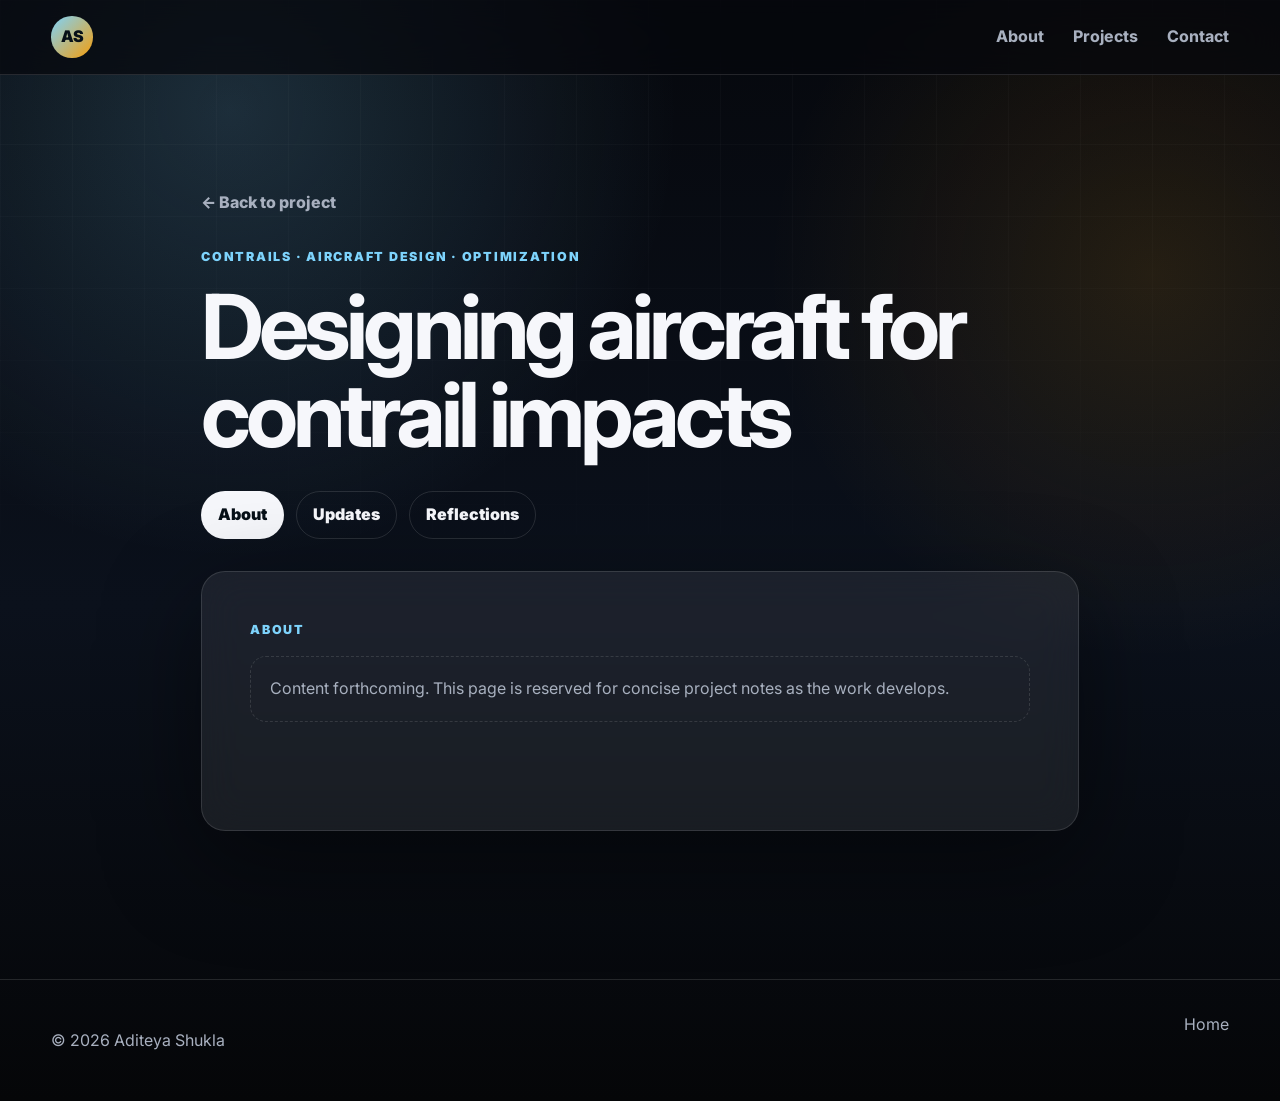
==== projects/designing-aircraft-for-contrail-impacts/about.html @ cd3de79c "website with portfolio made, project not written up" ====
<!doctype html>
<html lang="en">
<head>
  <meta charset="utf-8" />
  <meta name="viewport" content="width=device-width, initial-scale=1" />
  <meta name="description" content="Designing aircraft for contrail impacts — About by Aditeya Shukla." />
  <title>Designing aircraft for contrail impacts · About</title>
  <link rel="preconnect" href="https://fonts.googleapis.com">
  <link rel="preconnect" href="https://fonts.gstatic.com" crossorigin>
  <link href="https://fonts.googleapis.com/css2?family=Inter:wght@400;500;600;700;800;900&display=swap" rel="stylesheet">
  <style>html{background:#06080d}body{background:#06080d}</style>
  <link rel="stylesheet" href="../../styles.css" />
</head>
<body class="project-page">
  <header class="site-header">
    <a class="brand" href="../../index.html" aria-label="Aditeya Shukla home">AS</a>
    <nav class="nav" aria-label="Primary navigation">
      <a href="../../index.html#about">About</a>
      <a href="../../index.html#projects">Projects</a>
      <a href="../../index.html#contact">Contact</a>
    </nav>
  </header>

  <main class="section-pad">
    <a class="breadcrumb" href="../../index.html#projects">← Back to project</a>
    <section class="page-hero reveal">
      <p class="eyebrow">Contrails · aircraft design · optimization</p>
      <h1>Designing aircraft for contrail impacts</h1>
      <div class="page-tabs">
        <a class="active" href="about.html">About</a>
        <a class="" href="updates.html">Updates</a>
        <a class="" href="reflections.html">Reflections</a>
      </div>
    </section>

    <section class="content-card reveal delay-1">
      <p class="section-label">About</p>
      <div class="empty-state">Content forthcoming. This page is reserved for concise project notes as the work develops.</div>
    </section>
  </main>

  <footer class="footer">
    <p>© <span id="year"></span> Aditeya Shukla</p>
    <a href="../../index.html">Home</a>
  </footer>
  <script src="../../script.js" defer></script>
</body>
</html>
---- styles.css ----
:root {
  --bg: #06080d;
  --bg-2: #0b111c;
  --ink: #f6f7fb;
  --muted: #a8b0bf;
  --line: rgba(255, 255, 255, 0.12);
  --card: rgba(255, 255, 255, 0.07);
  --accent: #7dd3fc;
  --accent-2: #f59e0b;
  --shadow: 0 30px 100px rgba(0, 0, 0, 0.45);
}

* { box-sizing: border-box; }
html { scroll-behavior: smooth; background: var(--bg); }
body {
  margin: 0;
  font-family: Inter, system-ui, -apple-system, BlinkMacSystemFont, "Segoe UI", sans-serif;
  color: var(--ink);
  background:
    radial-gradient(circle at 18% 10%, rgba(125, 211, 252, 0.18), transparent 28rem),
    radial-gradient(circle at 90% 25%, rgba(245, 158, 11, 0.12), transparent 24rem),
    linear-gradient(180deg, var(--bg), var(--bg-2) 55%, #050608);
  line-height: 1.6;
  opacity: 1;
  transition: opacity 140ms ease, transform 140ms ease;
}
body.is-leaving { opacity: 0; transform: translateY(4px); }
body::before {
  content: "";
  position: fixed;
  inset: 0;
  pointer-events: none;
  background-image: linear-gradient(rgba(255,255,255,.035) 1px, transparent 1px), linear-gradient(90deg, rgba(255,255,255,.035) 1px, transparent 1px);
  background-size: 72px 72px;
  mask-image: linear-gradient(to bottom, rgba(0,0,0,.8), transparent 75%);
}

a { color: inherit; text-decoration: none; }
img { display: block; max-width: 100%; }
button { font: inherit; cursor: pointer; }
.sr-only { position: absolute; width: 1px; height: 1px; padding: 0; margin: -1px; overflow: hidden; clip: rect(0,0,0,0); white-space: nowrap; border: 0; }

.scroll-progress {
  position: absolute;
  bottom: 0;
  left: 0;
  z-index: 50;
  width: 100%;
  height: 3px;
  background: rgba(255,255,255,.08);
}
.scroll-progress::before {
  content: "";
  position: absolute;
  inset: 0 auto 0 0;
  width: var(--scroll, 0%);
  background: linear-gradient(90deg, var(--accent), var(--accent-2));
  box-shadow: 0 0 24px rgba(125, 211, 252, .45);
}
.scroll-plane {
  position: absolute;
  top: 50%;
  left: var(--scroll, 0%);
  transform: translate(-50%, -50%) rotate(0deg);
  display: grid;
  place-items: center;
  width: 1.65rem;
  height: 1.65rem;
  border-radius: 50%;
  background: #071018;
  border: 1px solid rgba(255,255,255,.22);
  color: var(--ink);
  font-size: .95rem;
  line-height: 1;
  box-shadow: 0 0 28px rgba(125, 211, 252, .42);
}

.site-header {
  position: sticky;
  top: 0;
  z-index: 10;
  display: flex;
  align-items: center;
  justify-content: space-between;
  padding: 1rem clamp(1rem, 4vw, 4rem);
  backdrop-filter: blur(18px);
  background: rgba(6, 8, 13, 0.72);
  border-bottom: 1px solid var(--line);
}
.brand {
  display: grid;
  place-items: center;
  width: 2.6rem;
  height: 2.6rem;
  border-radius: 50%;
  background: linear-gradient(135deg, var(--accent), var(--accent-2));
  color: #071018;
  font-weight: 900;
  letter-spacing: -0.06em;
}
.nav { display: flex; gap: clamp(.8rem, 2.4vw, 1.8rem); color: var(--muted); font-weight: 750; }
.nav a { transition: color 180ms ease; }
.nav a:hover, .nav a.active { color: var(--ink); }

.section-pad { padding: clamp(4rem, 9vw, 8rem) clamp(1rem, 4vw, 4rem); }
.hero {
  min-height: 88vh;
  display: grid;
  grid-template-columns: minmax(0, .95fr) minmax(320px, 1.05fr);
  gap: clamp(2rem, 6vw, 5rem);
  align-items: center;
}
.eyebrow, .section-label, .tag {
  margin: 0 0 1rem;
  color: var(--accent);
  font-size: .78rem;
  font-weight: 900;
  text-transform: uppercase;
  letter-spacing: .14em;
}
h1, h2, h3 { line-height: .98; letter-spacing: -.055em; margin: 0; }
h1 { max-width: 920px; font-size: clamp(3rem, 7.4vw, 6.7rem); }
h2 { font-size: clamp(2rem, 5vw, 4.8rem); }
h3 { font-size: clamp(1.45rem, 3vw, 2.4rem); }
.lede { max-width: 700px; color: var(--muted); font-size: clamp(1.08rem, 2vw, 1.32rem); margin: 1.2rem 0 2rem; }
.muted, .small-note { color: var(--muted); }
.small-note { margin-top: 1rem; }

.intro-row { display: flex; align-items: center; gap: 1rem; margin-bottom: 1.4rem; }
.role { margin: .25rem 0 0; max-width: 560px; color: var(--ink); font-weight: 800; font-size: clamp(1rem, 1.8vw, 1.22rem); line-height: 1.25; }

.hero-actions, .project-links, .contact-actions { display: flex; flex-wrap: wrap; gap: .8rem; }
.button {
  display: inline-flex;
  align-items: center;
  justify-content: center;
  min-height: 3rem;
  padding: 0 1.15rem;
  border-radius: 999px;
  border: 0;
  background: var(--ink);
  color: #071018;
  font-weight: 900;
  transition: transform 180ms ease, box-shadow 180ms ease, background 180ms ease;
}
.button:hover { transform: translateY(-2px); box-shadow: 0 14px 36px rgba(125, 211, 252, .18); }
.button.ghost { background: transparent; color: var(--ink); border: 1px solid var(--line); }

.portrait-card, .featured-project, .contact, .content-card, .stats-grid article, .process-card {
  border: 1px solid var(--line);
  background: var(--card);
  box-shadow: var(--shadow);
  backdrop-filter: blur(20px);
}
.portrait-card {
  position: relative;
  overflow: hidden;
  border-radius: 2rem;
  min-height: 560px;
  transform-style: preserve-3d;
}
.portrait-card img { width: 100%; height: 100%; min-height: 560px; object-fit: cover; object-position: center; filter: saturate(1.04) contrast(1.04); }
.portrait-card::after, .featured-project::after {
  content: "";
  position: absolute;
  inset: 0;
  background: linear-gradient(to top, rgba(0,0,0,.72), transparent 54%);
  pointer-events: none;
}
.hero-lede { font-size: clamp(1.25rem, 2.5vw, 1.75rem); color: var(--ink); }
.image-caption {
  position: absolute;
  left: 1.2rem;
  right: 1.2rem;
  bottom: 1.2rem;
  z-index: 1;
  padding: 1rem;
  border: 1px solid var(--line);
  border-radius: 1rem;
  background: rgba(0,0,0,.38);
  color: var(--ink);
}
.image-caption span { display: block; color: var(--accent); font-size: .75rem; font-weight: 900; text-transform: uppercase; letter-spacing: .12em; }
.image-caption strong { display: block; font-size: 1.25rem; }
.caption-list { display: grid; gap: .75rem; }
.caption-list p { margin: 0; color: var(--ink); font-weight: 750; line-height: 1.35; }
.caption-list span { margin-bottom: .12rem; }
.burst-word, .image-caption strong.burst-word { position: relative; cursor: pointer; font-weight: 950; display: inline; white-space: nowrap; font-size: inherit; }
.arsenal { color: #ef0107; text-shadow: 0 0 18px rgba(239, 1, 7, .22); }
.porchfest { color: #c084fc; text-shadow: 0 0 18px rgba(192, 132, 252, .25); }
.emoji-burst {
  position: fixed;
  z-index: 9999;
  pointer-events: none;
  font-size: 1.65rem;
  line-height: 1;
  opacity: 1;
  transform: translate(-50%, -50%);
  animation: burst 1300ms cubic-bezier(.19, 1, .22, 1) forwards;
}
@keyframes burst {
  0% { opacity: 0; transform: translate(-50%, -50%) scale(.45) rotate(0deg); filter: blur(1px); }
  14% { opacity: 1; filter: blur(0); }
  70% { opacity: .9; }
  100% { opacity: 0; transform: translate(calc(-50% + var(--dx)), calc(-50% + var(--dy))) scale(1.45) rotate(var(--rot)); filter: blur(.5px); }
}

.about-simple { max-width: 880px; }
.about-simple p:last-child { color: var(--muted); font-size: clamp(1.1rem, 2vw, 1.35rem); margin: 1.4rem 0 0; }
.timeline-wrap { margin-top: 3rem; overflow-x: auto; padding: 0 0 1.25rem; scrollbar-color: var(--accent) rgba(255,255,255,.08); }
.timeline { position: relative; display: grid; grid-auto-flow: column; grid-auto-columns: minmax(320px, 430px); gap: 1rem; min-width: max-content; padding-top: 2.25rem; }
.timeline::before { content: ""; position: absolute; top: .55rem; left: 0; right: 0; height: 2px; background: linear-gradient(90deg, var(--accent), var(--accent-2)); opacity: .75; }
.timeline-card { position: relative; min-height: 390px; padding: 1.35rem; border: 1px solid var(--line); border-radius: 1.35rem; background: var(--card); box-shadow: var(--shadow); backdrop-filter: blur(20px); }
.timeline-card::before { content: ""; position: absolute; top: -2.05rem; left: 1.3rem; width: .9rem; height: .9rem; border-radius: 50%; background: var(--accent); box-shadow: 0 0 0 6px rgba(125,211,252,.14), 0 0 26px rgba(125,211,252,.5); }
.timeline-card.education::before { background: var(--accent-2); box-shadow: 0 0 0 6px rgba(245,158,11,.13), 0 0 26px rgba(245,158,11,.45); }
.timeline-kicker { margin: 0 0 .8rem; color: var(--accent); font-size: .78rem; font-weight: 900; text-transform: uppercase; letter-spacing: .1em; }
.timeline-card.education .timeline-kicker { color: var(--accent-2); }
.timeline-org { color: var(--ink); font-weight: 850; margin: .7rem 0 1rem; }
.timeline-card p:not(.timeline-kicker):not(.timeline-org) { color: var(--muted); }

.section-heading { margin-bottom: 2rem; max-width: 1060px; }
.process-grid { display: grid; grid-template-columns: repeat(3, minmax(0, 1fr)); gap: 1rem; }
.process-card { border-radius: 1.5rem; padding: 1.5rem; min-height: 280px; transition: transform 180ms ease, border-color 180ms ease; }
.process-card span { color: var(--accent); font-weight: 900; }
.process-card h3 { margin: 1.5rem 0 1rem; }
.process-card p { color: var(--muted); margin: 0; }

.featured-project { position: relative; overflow: hidden; min-height: 560px; border-radius: 2rem; transform-style: preserve-3d; }
.featured-project > img { position: absolute; inset: 0; width: 100%; height: 100%; object-fit: cover; }
.project-panel { position: absolute; z-index: 1; left: 1.25rem; right: 1.25rem; bottom: 1.25rem; max-width: 780px; padding: clamp(1.2rem, 3vw, 2rem); border: 1px solid var(--line); border-radius: 1.5rem; background: rgba(5, 8, 13, .76); backdrop-filter: blur(20px); }
.project-links { margin-top: 1.4rem; }
.project-links a { padding: .62rem .9rem; border: 1px solid var(--line); border-radius: 999px; font-weight: 900; color: var(--ink); background: rgba(255,255,255,.08); }
.project-links a:hover { background: rgba(255,255,255,.16); }

.contact { border-radius: 2rem; margin: 0 clamp(1rem, 4vw, 4rem) 4rem; }
.contact h2 { max-width: 980px; margin-bottom: 1.5rem; }
.footer { display: flex; justify-content: space-between; gap: 1rem; padding: 2rem clamp(1rem, 4vw, 4rem); color: var(--muted); border-top: 1px solid var(--line); }

.project-page main { max-width: 980px; margin: 0 auto; }
.breadcrumb { color: var(--muted); font-weight: 800; margin-bottom: 2rem; display: inline-block; }
.page-hero { padding-bottom: 2rem; }
.page-hero h1 { font-size: clamp(2.8rem, 7vw, 6rem); }
.content-card { border-radius: 1.5rem; padding: clamp(1.5rem, 4vw, 3rem); margin-bottom: 2rem; min-height: 260px; }
.empty-state { color: var(--muted); border: 1px dashed var(--line); border-radius: 1rem; padding: 1.2rem; }
.page-tabs { display: flex; flex-wrap: wrap; gap: .75rem; margin-top: 2rem; }
.page-tabs a { border: 1px solid var(--line); border-radius: 999px; padding: .65rem 1rem; font-weight: 900; }
.page-tabs a.active { background: var(--ink); color: #071018; }

[data-tilt] { transition: transform 180ms ease, border-color 180ms ease; will-change: transform; }
[data-tilt]:hover { border-color: rgba(125, 211, 252, .35); }
.reveal { opacity: 0; transform: translateY(18px); transition: opacity 700ms ease, transform 700ms ease; }
.reveal.visible { opacity: 1; transform: translateY(0); }
.delay-1 { transition-delay: 100ms; }
.delay-2 { transition-delay: 200ms; }

@media (max-width: 950px) {
  .hero, .process-grid { grid-template-columns: 1fr; }
  .hero { min-height: auto; }
  .portrait-card, .portrait-card img { min-height: 420px; }
}
@media (max-width: 720px) {
  .site-header { align-items: flex-start; gap: 1rem; }
  .nav { flex-wrap: wrap; justify-content: flex-end; gap: .75rem; font-size: .9rem; }
  .intro-row { align-items: flex-start; }
  .footer { flex-direction: column; }
}
@media (prefers-reduced-motion: reduce) {
  *, *::before, *::after { animation: none !important; scroll-behavior: auto !important; transition: none !important; }
  .reveal { opacity: 1; transform: none; }
}
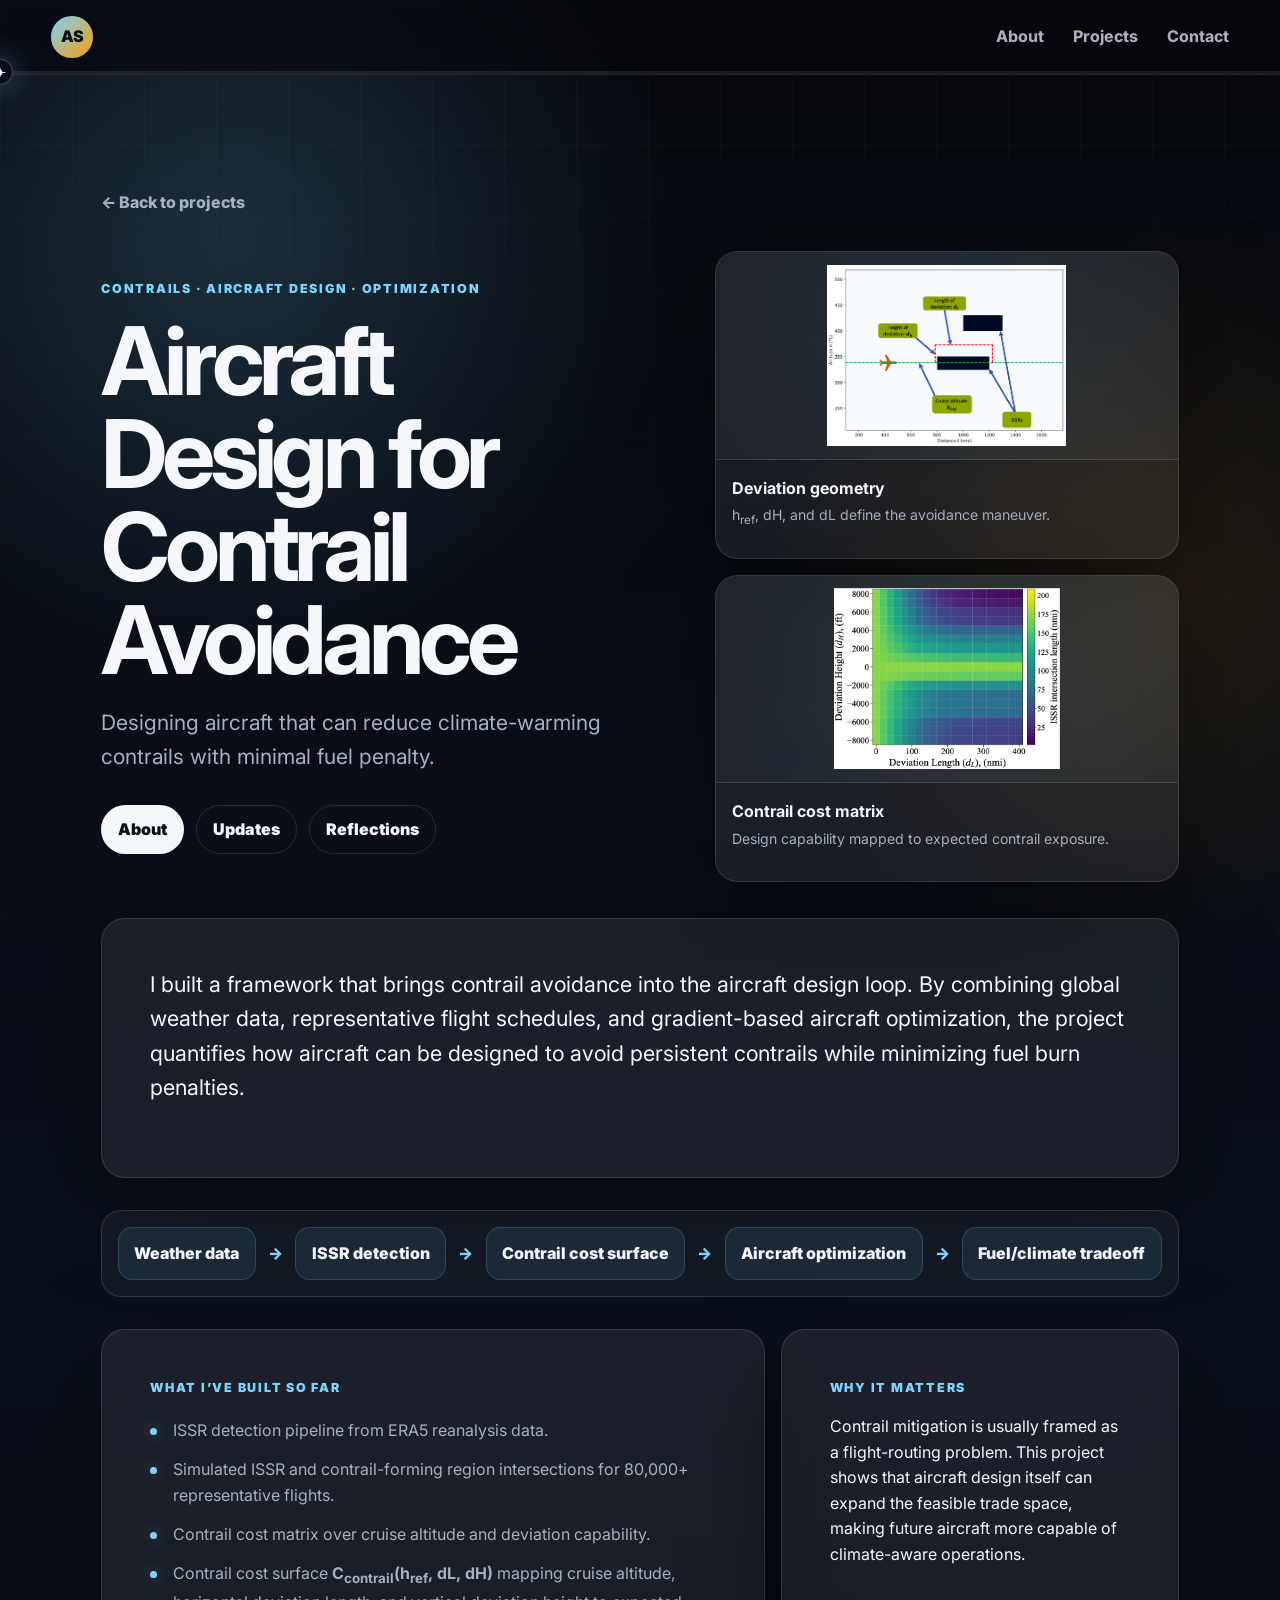
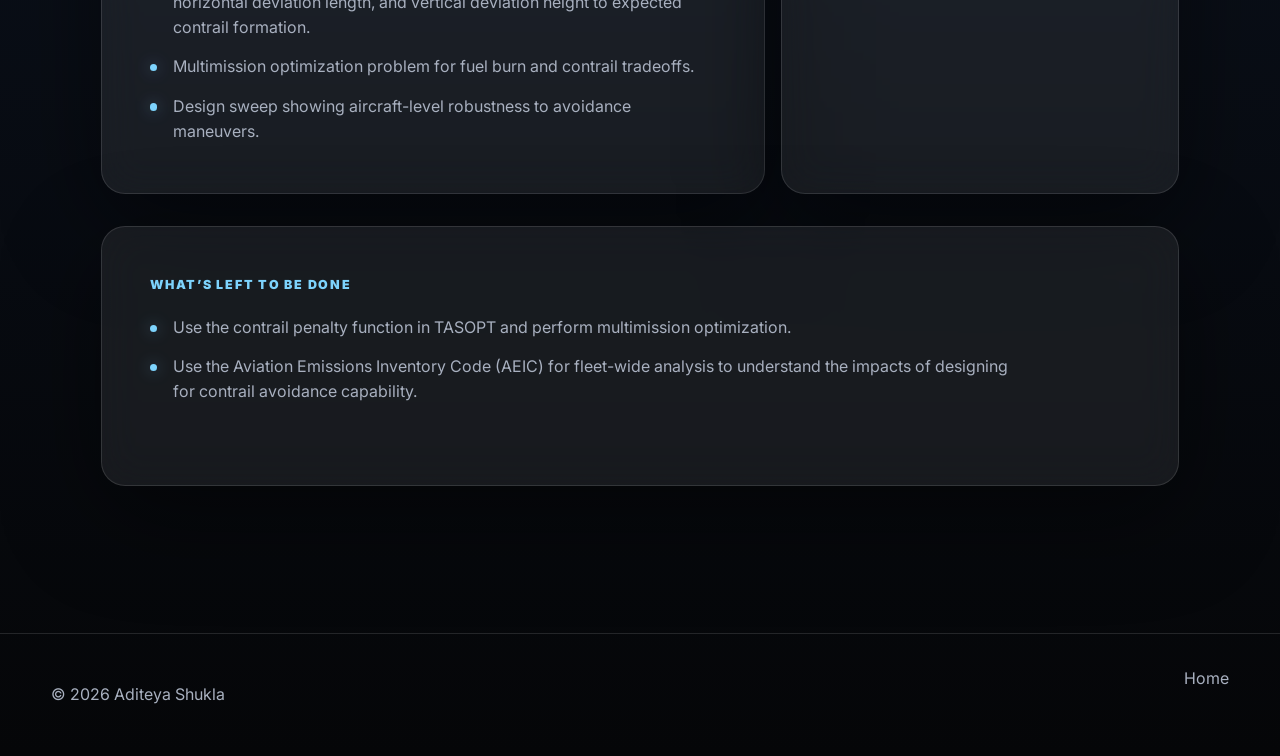
==== commit dfc8cfdc: "added project and reflections" ====
--- a/projects/designing-aircraft-for-contrail-impacts/about.html
+++ b/projects/designing-aircraft-for-contrail-impacts/about.html
@@ -3,15 +3,15 @@
 <head>
   <meta charset="utf-8" />
   <meta name="viewport" content="width=device-width, initial-scale=1" />
-  <meta name="description" content="Designing aircraft for contrail impacts — About by Aditeya Shukla." />
-  <title>Designing aircraft for contrail impacts · About</title>
+  <meta name="description" content="Aircraft Design for Contrail Avoidance — project by Aditeya Shukla." />
+  <title>Aircraft Design for Contrail Avoidance · About</title>
   <link rel="preconnect" href="https://fonts.googleapis.com">
   <link rel="preconnect" href="https://fonts.gstatic.com" crossorigin>
   <link href="https://fonts.googleapis.com/css2?family=Inter:wght@400;500;600;700;800;900&display=swap" rel="stylesheet">
   <style>html{background:#06080d}body{background:#06080d}</style>
   <link rel="stylesheet" href="../../styles.css" />
 </head>
-<body class="project-page">
+<body class="project-page contrail-project">
   <header class="site-header">
     <a class="brand" href="../../index.html" aria-label="Aditeya Shukla home">AS</a>
     <nav class="nav" aria-label="Primary navigation">
@@ -19,23 +19,76 @@
       <a href="../../index.html#projects">Projects</a>
       <a href="../../index.html#contact">Contact</a>
     </nav>
+    <div class="scroll-progress" aria-hidden="true"><span class="scroll-plane">✈</span></div>
   </header>
 
-  <main class="section-pad">
-    <a class="breadcrumb" href="../../index.html#projects">← Back to project</a>
-    <section class="page-hero reveal">
-      <p class="eyebrow">Contrails · aircraft design · optimization</p>
-      <h1>Designing aircraft for contrail impacts</h1>
-      <div class="page-tabs">
-        <a class="active" href="about.html">About</a>
-        <a class="" href="updates.html">Updates</a>
-        <a class="" href="reflections.html">Reflections</a>
+  <main class="section-pad project-detail-main">
+    <a class="breadcrumb" href="../../index.html#projects">← Back to projects</a>
+
+    <section class="project-detail-hero reveal">
+      <div class="project-hero-copy">
+        <p class="eyebrow">Contrails · aircraft design · optimization</p>
+        <h1>Aircraft Design for Contrail Avoidance</h1>
+        <p class="lede">Designing aircraft that can reduce climate-warming contrails with minimal fuel penalty.</p>
+        <div class="page-tabs">
+          <a class="active" href="about.html">About</a>
+          <a href="updates.html">Updates</a>
+          <a href="reflections.html">Reflections</a>
+        </div>
+      </div>
+      <div class="hero-figure-stack" aria-label="Project figures">
+        <article class="hero-figure-card">
+          <img src="../../assets/exampleFig.png" alt="Example aircraft deviation showing reference altitude, vertical deviation height, and horizontal deviation length" />
+          <div><strong>Deviation geometry</strong><span>h<sub>ref</sub>, dH, and dL define the avoidance maneuver.</span></div>
+        </article>
+        <article class="hero-figure-card offset">
+          <img src="../../assets/matrix350.png" alt="Example contrail cost matrix over altitude and deviation capability" />
+          <div><strong>Contrail cost matrix</strong><span>Design capability mapped to expected contrail exposure.</span></div>
+        </article>
       </div>
     </section>
 
-    <section class="content-card reveal delay-1">
-      <p class="section-label">About</p>
-      <div class="empty-state">Content forthcoming. This page is reserved for concise project notes as the work develops.</div>
+    <section class="content-card project-summary reveal delay-1">
+      <p>I built a framework that brings contrail avoidance into the aircraft design loop. By combining global weather data, representative flight schedules, and gradient-based aircraft optimization, the project quantifies how aircraft can be designed to avoid persistent contrails while minimizing fuel burn penalties.</p>
+    </section>
+
+    <section class="project-flow reveal" aria-label="Project workflow diagram">
+      <div>Weather data</div>
+      <span>→</span>
+      <div>ISSR detection</div>
+      <span>→</span>
+      <div>Contrail cost surface</div>
+      <span>→</span>
+      <div>Aircraft optimization</div>
+      <span>→</span>
+      <div>Fuel/climate tradeoff</div>
+    </section>
+
+    <section class="project-two-col">
+      <article class="content-card reveal">
+        <p class="section-label">What I’ve built so far</p>
+        <ul class="polished-list">
+          <li>ISSR detection pipeline from ERA5 reanalysis data.</li>
+          <li>Simulated ISSR and contrail-forming region intersections for 80,000+ representative flights.</li>
+          <li>Contrail cost matrix over cruise altitude and deviation capability.</li>
+          <li>Contrail cost surface <strong>C<sub>contrail</sub>(h<sub>ref</sub>, dL, dH)</strong> mapping cruise altitude, horizontal deviation length, and vertical deviation height to expected contrail formation.</li>
+          <li>Multimission optimization problem for fuel burn and contrail tradeoffs.</li>
+          <li>Design sweep showing aircraft-level robustness to avoidance maneuvers.</li>
+        </ul>
+      </article>
+
+      <article class="content-card reveal delay-1">
+        <p class="section-label">Why it matters</p>
+        <p>Contrail mitigation is usually framed as a flight-routing problem. This project shows that aircraft design itself can expand the feasible trade space, making future aircraft more capable of climate-aware operations.</p>
+      </article>
+    </section>
+
+    <section class="content-card reveal">
+      <p class="section-label">What’s left to be done</p>
+      <ul class="polished-list compact-list">
+        <li>Use the contrail penalty function in TASOPT and perform multimission optimization.</li>
+        <li>Use the Aviation Emissions Inventory Code (AEIC) for fleet-wide analysis to understand the impacts of designing for contrail avoidance capability.</li>
+      </ul>
     </section>
   </main>
 
--- a/styles.css
+++ b/styles.css
@@ -237,6 +237,41 @@
 .footer { display: flex; justify-content: space-between; gap: 1rem; padding: 2rem clamp(1rem, 4vw, 4rem); color: var(--muted); border-top: 1px solid var(--line); }
 
 .project-page main { max-width: 980px; margin: 0 auto; }
+.project-page .project-detail-main { max-width: 1180px; }
+.project-detail-hero { display: grid; grid-template-columns: minmax(0, 1fr) minmax(340px, .82fr); gap: clamp(1.5rem, 4vw, 3rem); align-items: stretch; margin-bottom: 2rem; }
+.project-hero-copy { padding: clamp(1.2rem, 3vw, 2rem) 0; }
+.project-tags { display: flex; flex-wrap: wrap; gap: .65rem; margin: 1.5rem 0 0; }
+.project-tags span { padding: .55rem .8rem; border: 1px solid var(--line); border-radius: 999px; background: rgba(125,211,252,.08); color: var(--ink); font-weight: 850; font-size: .88rem; }
+.hero-figure-stack { display: flex; flex-direction: column; justify-content: center; gap: 1rem; }
+.hero-figure-card { overflow: hidden; display: grid; grid-template-rows: 68% 32%; height: clamp(280px, 24vw, 330px); border: 1px solid var(--line); border-radius: 1.4rem; background: var(--card); box-shadow: var(--shadow); backdrop-filter: blur(20px); }
+.hero-figure-card.offset { margin-left: 0; }
+.hero-figure-card img { width: 100%; height: 100%; object-fit: contain; padding: .8rem; background: radial-gradient(circle at 50% 20%, rgba(125,211,252,.1), rgba(255,255,255,.035)); border-bottom: 1px solid var(--line); }
+.hero-figure-card div { min-height: 0; padding: 1rem; }
+.hero-figure-card strong { display: block; color: var(--ink); font-size: 1rem; }
+.hero-figure-card span { display: block; color: var(--muted); font-size: .88rem; line-height: 1.35; margin-top: .25rem; }
+.project-summary p { margin: 0; color: var(--ink); font-size: clamp(1.08rem, 2vw, 1.35rem); }
+.project-flow { display: grid; grid-template-columns: repeat(9, auto); gap: .75rem; align-items: center; overflow-x: auto; margin: 2rem 0; padding: 1rem; border: 1px solid var(--line); border-radius: 1.25rem; background: rgba(255,255,255,.045); }
+.project-flow div { white-space: nowrap; padding: .8rem .95rem; border-radius: .9rem; background: rgba(125,211,252,.09); border: 1px solid rgba(125,211,252,.18); color: var(--ink); font-weight: 850; }
+.project-flow span { color: var(--accent); font-weight: 900; }
+.project-two-col { display: grid; grid-template-columns: minmax(0, 1.25fr) minmax(280px, .75fr); gap: 1rem; }
+.polished-list { margin: 1.25rem 0 0; padding: 0; list-style: none; display: grid; gap: .85rem; }
+.polished-list li { position: relative; padding-left: 1.4rem; color: var(--muted); }
+.polished-list li::before { content: ""; position: absolute; left: 0; top: .62rem; width: .45rem; height: .45rem; border-radius: 50%; background: var(--accent); box-shadow: 0 0 16px rgba(125,211,252,.45); }
+.compact-list { max-width: 880px; }
+.reflection-post { width: 100%; text-align: left; padding: 1.2rem; border: 1px solid var(--line); border-radius: 1rem; background: rgba(255,255,255,.055); color: var(--ink); transition: transform 180ms ease, background 180ms ease, border-color 180ms ease; }
+.reflection-post:hover { transform: translateY(-2px); background: rgba(255,255,255,.09); border-color: rgba(125,211,252,.35); }
+.reflection-post span { display: block; color: var(--accent); font-size: .78rem; font-weight: 900; text-transform: uppercase; letter-spacing: .12em; margin-bottom: .35rem; }
+.reflection-post strong { display: block; font-size: clamp(1.3rem, 3vw, 2rem); letter-spacing: -.04em; }
+.reflection-post em { display: inline-block; margin-top: .9rem; color: var(--accent); font-style: normal; font-weight: 900; }
+.modal { position: fixed; inset: 0; z-index: 100; display: none; align-items: center; justify-content: center; padding: 1rem; }
+.modal.open { display: flex; }
+.modal-backdrop { position: absolute; inset: 0; background: rgba(0,0,0,.72); backdrop-filter: blur(10px); }
+.modal-panel { position: relative; z-index: 1; width: min(820px, 100%); max-height: min(82vh, 860px); overflow: auto; padding: clamp(1.4rem, 4vw, 2.5rem); border: 1px solid var(--line); border-radius: 1.5rem; background: rgba(7,12,20,.96); box-shadow: var(--shadow); }
+.modal-close { position: absolute; top: 1rem; right: 1rem; width: 2.4rem; height: 2.4rem; border-radius: 50%; border: 1px solid var(--line); background: rgba(255,255,255,.08); color: var(--ink); font-size: 1.5rem; line-height: 1; }
+.reflection-section { margin-top: 2rem; }
+.reflection-section h3 { font-size: clamp(1.35rem, 3vw, 2rem); margin-bottom: 1rem; }
+.reflection-section p { color: var(--muted); }
+body.modal-is-open { overflow: hidden; }
 .breadcrumb { color: var(--muted); font-weight: 800; margin-bottom: 2rem; display: inline-block; }
 .page-hero { padding-bottom: 2rem; }
 .page-hero h1 { font-size: clamp(2.8rem, 7vw, 6rem); }
@@ -254,9 +289,13 @@
 .delay-2 { transition-delay: 200ms; }
 
 @media (max-width: 950px) {
-  .hero, .process-grid { grid-template-columns: 1fr; }
+  .hero, .process-grid, .project-detail-hero, .project-two-col { grid-template-columns: 1fr; }
   .hero { min-height: auto; }
   .portrait-card, .portrait-card img { min-height: 420px; }
+  .hero-figure-card.offset { margin-left: 0; }
+  .hero-figure-card { height: auto; min-height: 350px; grid-template-rows: 230px auto; }
+  .project-flow { grid-template-columns: 1fr; }
+  .project-flow span { transform: rotate(90deg); justify-self: center; }
 }
 @media (max-width: 720px) {
   .site-header { align-items: flex-start; gap: 1rem; }
